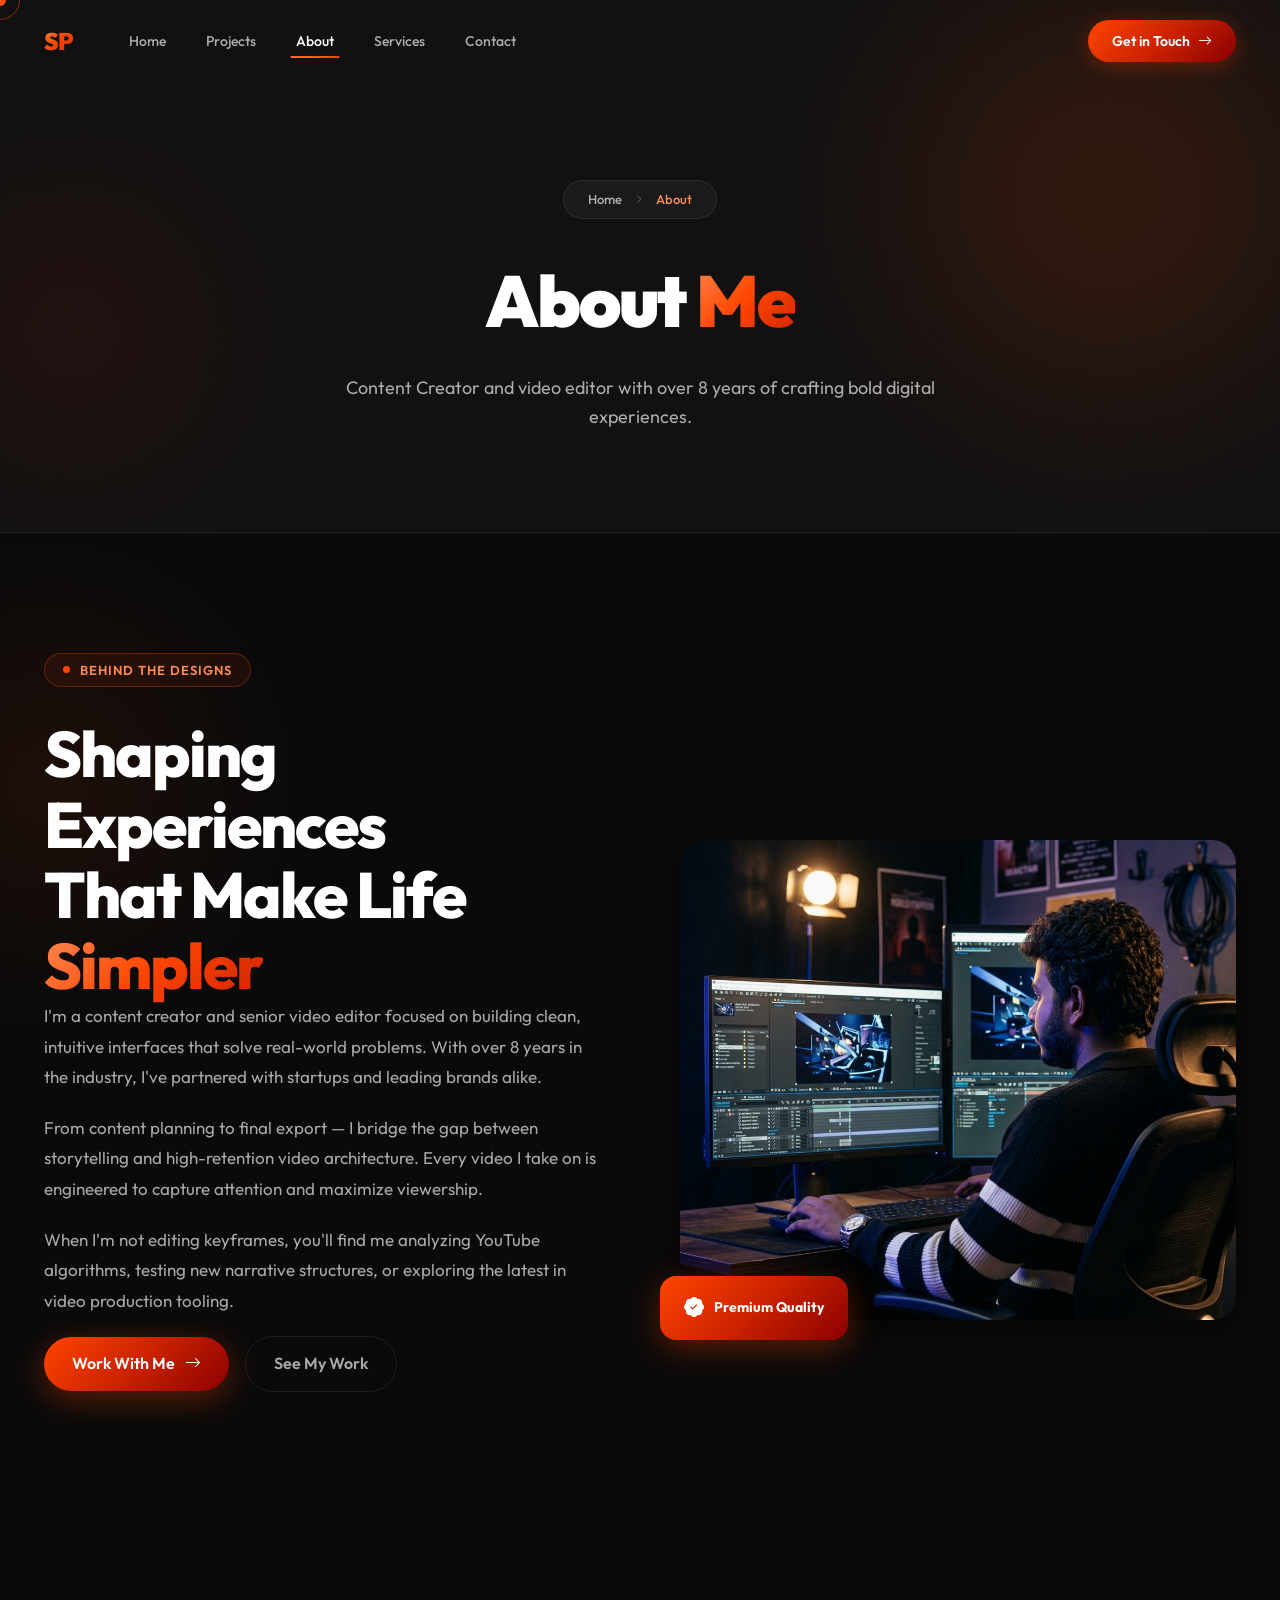
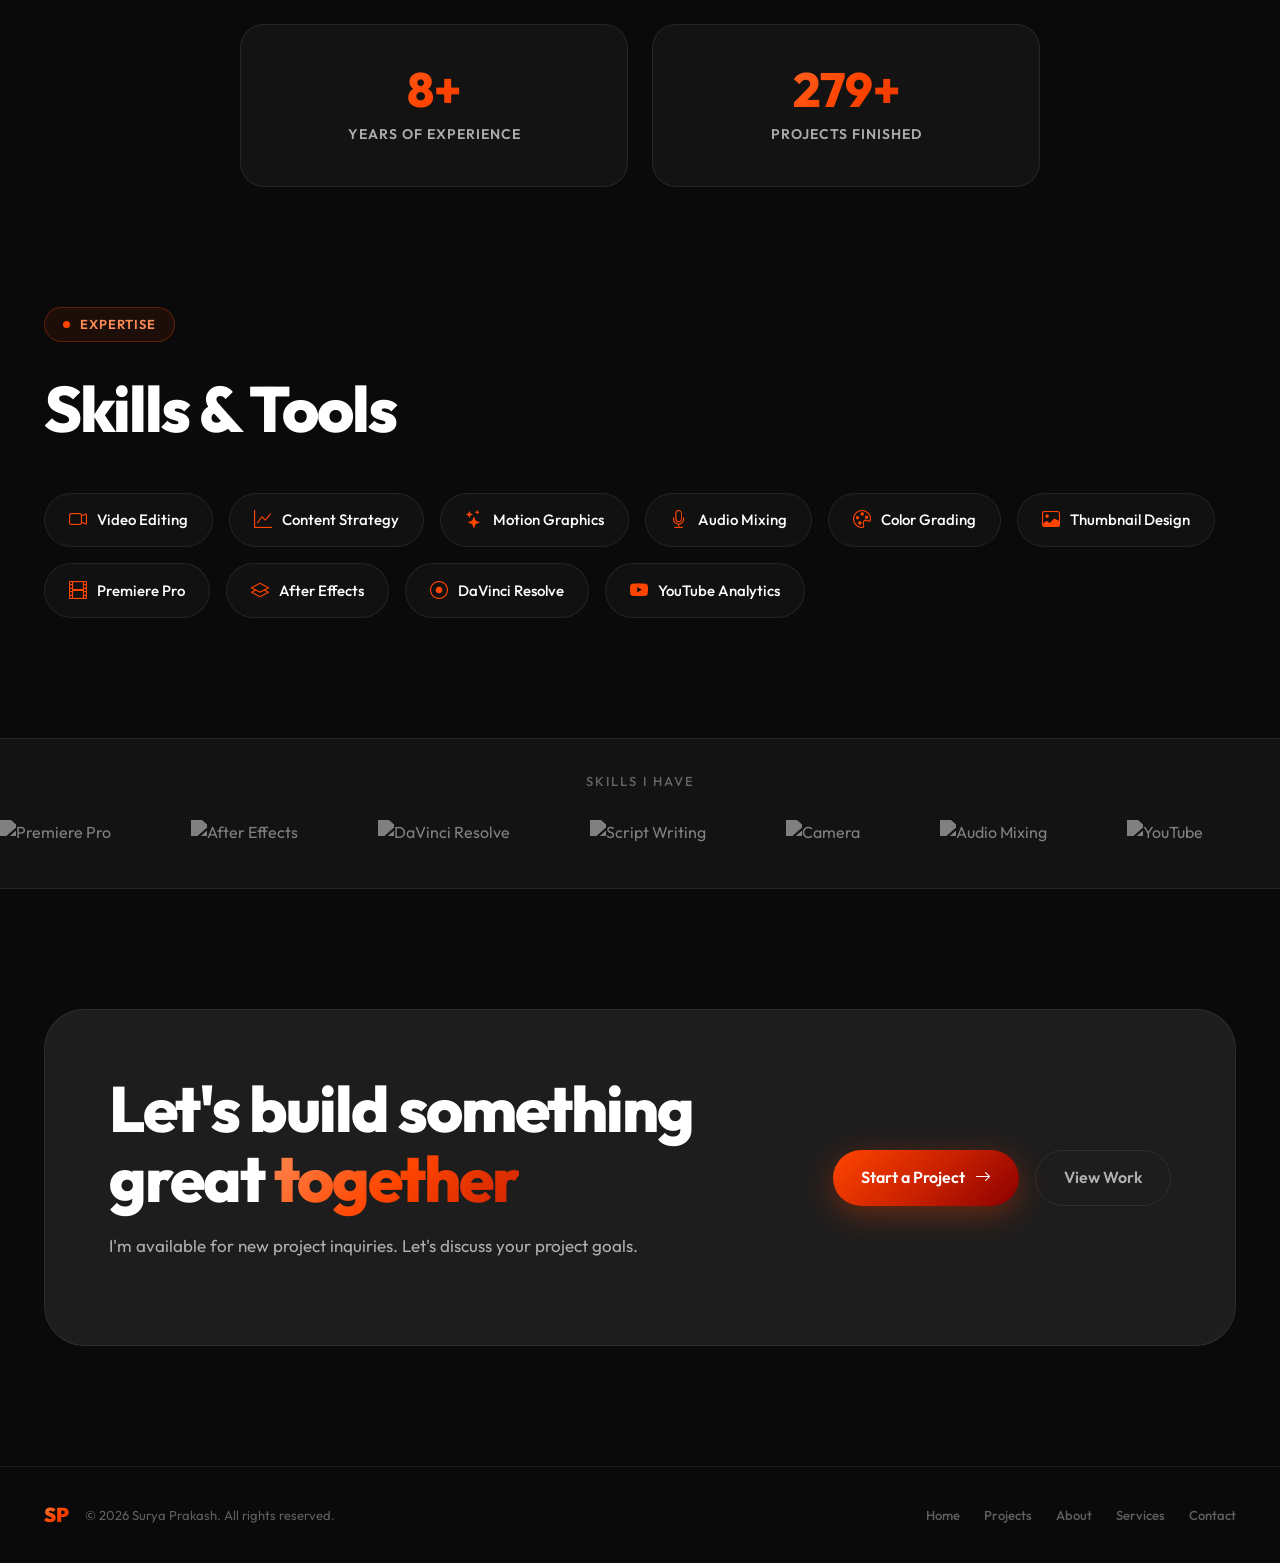
==== about.html @ 32194b1c "april" ====
<!doctype html>
<html lang="en">
<head>
  <meta charset="utf-8">
  <meta name="viewport" content="width=device-width, initial-scale=1">
  <meta name="description" content="About Surya Prakash — Content Creator & Video Editor with 8+ years of experience shaping brand identities and digital experiences.">
  <title>About — Surya Prakash | Content Creator</title>
  <link rel="preconnect" href="https://fonts.googleapis.com">
  <link rel="preconnect" href="https://fonts.gstatic.com" crossorigin>
  <link href="https://fonts.googleapis.com/css2?family=Outfit:wght@300;400;500;600;700;800;900&family=Inter:wght@300;400;500;600&display=swap" rel="stylesheet">
  <link href="css/bootstrap-icons.css" rel="stylesheet">
  <link href="css/portfolio-revamp.css" rel="stylesheet">
</head>
<body data-page="about">

  <!-- PRELOADER -->
  <div class="preloader" id="preloader">
    <div class="preloader-inner">
      <div class="preloader-ring"></div>
      <span class="preloader-logo">SP</span>
    </div>
  </div>

  <!-- CURSOR -->
  <div class="cursor" id="cursor"></div>
  <div class="cursor-follower" id="cursorFollower"></div>

  <!-- NAVBAR -->
  <nav class="navbar" id="navbar">
    <div class="nav-container">
      <a href="index.html" class="nav-logo"><span class="logo-text">SP</span></a>
      <ul class="nav-links" id="navLinks">
        <li><a href="index.html"    class="nav-link" data-page="home">Home</a></li>
        <li><a href="projects.html" class="nav-link" data-page="projects">Projects</a></li>
        <li><a href="about.html"    class="nav-link" data-page="about">About</a></li>
        <li><a href="services.html" class="nav-link" data-page="services">Services</a></li>
        <li><a href="contact.html"  class="nav-link" data-page="contact">Contact</a></li>
      </ul>
      <a href="contact.html" class="nav-cta"><span>Get in Touch</span><i class="bi-arrow-right"></i></a>
      <button class="hamburger" id="hamburger" aria-label="Toggle navigation">
        <span></span><span></span><span></span>
      </button>
    </div>
  </nav>

  <!-- MOBILE MENU -->
  <div class="mobile-menu" id="mobileMenu">
    <ul class="mobile-nav-links">
      <li><a href="index.html"    class="mobile-link">Home</a></li>
      <li><a href="projects.html" class="mobile-link">Projects</a></li>
      <li><a href="about.html"    class="mobile-link">About</a></li>
      <li><a href="services.html" class="mobile-link">Services</a></li>
      <li><a href="contact.html"  class="mobile-link">Contact</a></li>
    </ul>
  </div>

  <main>

    <!-- PAGE BANNER -->
    <section class="page-banner">
      <div class="page-banner-bg">
        <div class="blob blob-1"></div>
        <div class="blob blob-2"></div>
        <div class="noise-overlay"></div>
      </div>
      <div class="container">
        <div class="breadcrumb">
          <a href="index.html">Home</a>
          <i class="bi-chevron-right"></i>
          <span>About</span>
        </div>
        <h1 class="page-banner-title">About <em>Me</em></h1>
        <p class="page-banner-desc">Content Creator and video editor with over 8 years of crafting bold digital experiences.</p>
      </div>
    </section>

    <!-- ABOUT SECTION -->
    <section class="about-section section-padding">
      <div class="container">
        <div class="section-tag"><span class="tag-dot"></span><span>Behind the Designs</span></div>

        <div class="about-grid">
          <div class="about-left" data-animate="slide-left">
            <h2 class="section-heading">Shaping Experiences<br>That Make Life<br><em>Simpler</em></h2>
            <p class="about-text">I'm a content creator and senior video editor focused on building clean, intuitive interfaces that solve real-world problems. With over 8 years in the industry, I've partnered with startups and leading brands alike.</p>
            <p class="about-text">From content planning to final export — I bridge the gap between storytelling and high-retention video architecture. Every video I take on is engineered to capture attention and maximize viewership.</p>
            <p class="about-text">When I'm not editing keyframes, you'll find me analyzing YouTube algorithms, testing new narrative structures, or exploring the latest in video production tooling.</p>
            <div class="hero-actions">
              <a href="contact.html"  class="btn-primary-glow"><span>Work With Me</span><i class="bi-arrow-right"></i></a>
              <a href="projects.html" class="btn-ghost"><span>See My Work</span></a>
            </div>
          </div>

          <div class="about-right" data-animate="slide-right">
            <div class="about-image-wrap">
              <img src="images/after-effects-editing.png" alt="Video editing in After Effects" class="about-img">
              <div class="about-img-badge">
                <i class="bi-patch-check-fill"></i>
                <span>Premium Quality</span>
              </div>
            </div>
          </div>
        </div>
      </div>
    </section>



    <!-- STATS -->
    <section class="stats-section section-padding" style="padding-top:0">
      <div class="container">
        <div class="stats-grid" style="grid-template-columns: 1fr 1fr; max-width: 800px; margin: 0 auto;">
          <div class="stats-card" data-animate="fade-up" data-delay="0">
            <strong class="stats-number">8+</strong>
            <span class="stats-label">Years of Experience</span>
          </div>
          <div class="stats-card" data-animate="fade-up" data-delay="100">
            <strong class="stats-number">279+</strong>
            <span class="stats-label">Projects Finished</span>
          </div>
        </div>
      </div>
    </section>

    <!-- SKILLS -->
    <section class="skills-section section-padding" style="padding-top:0">
      <div class="container">
        <div class="section-tag" data-animate="fade-up"><span class="tag-dot"></span><span>Expertise</span></div>
        <h2 class="section-heading mb-48" data-animate="fade-up" data-delay="100">Skills & Tools</h2>
        <div class="skills-grid" data-animate="fade-up" data-delay="150">
          <div class="skill-pill"><i class="bi-camera-video"></i> Video Editing</div>
          <div class="skill-pill"><i class="bi-graph-up"></i> Content Strategy</div>
          <div class="skill-pill"><i class="bi-stars"></i> Motion Graphics</div>
          <div class="skill-pill"><i class="bi-mic"></i> Audio Mixing</div>
          <div class="skill-pill"><i class="bi-palette"></i> Color Grading</div>
          <div class="skill-pill"><i class="bi-image"></i> Thumbnail Design</div>
          <div class="skill-pill"><i class="bi-film"></i> Premiere Pro</div>
          <div class="skill-pill"><i class="bi-layers"></i> After Effects</div>
          <div class="skill-pill"><i class="bi-record-circle"></i> DaVinci Resolve</div>
          <div class="skill-pill"><i class="bi-youtube"></i> YouTube Analytics</div>
        </div>
      </div>
    </section>

    <!-- CLIENTS -->
    <section class="marquee-section">
      <div class="marquee-label">Skills I Have</div>
      <div class="marquee-track">
        <div class="marquee-inner">
          <img src="https://cdn.jsdelivr.net/npm/simple-icons@10.0.0/icons/adobepremierepro.svg" alt="Premiere Pro" class="marquee-logo">
          <img src="https://cdn.jsdelivr.net/npm/simple-icons@10.0.0/icons/adobeaftereffects.svg" alt="After Effects" class="marquee-logo">
          <img src="https://cdn.jsdelivr.net/npm/simple-icons@latest/icons/davinciresolve.svg" alt="DaVinci Resolve" class="marquee-logo">
          <img src="https://cdn.jsdelivr.net/npm/simple-icons@10.0.0/icons/notion.svg" alt="Script Writing" class="marquee-logo">
          <img src="https://cdn.jsdelivr.net/npm/bootstrap-icons@1.11.3/icons/camera-video.svg" alt="Camera" class="marquee-logo">
          <img src="https://cdn.jsdelivr.net/npm/simple-icons@10.0.0/icons/adobeaudition.svg" alt="Audio Mixing" class="marquee-logo">
          <img src="https://cdn.jsdelivr.net/npm/simple-icons@10.0.0/icons/youtube.svg" alt="YouTube" class="marquee-logo">
          
          <img src="https://cdn.jsdelivr.net/npm/simple-icons@10.0.0/icons/adobepremierepro.svg" alt="Premiere Pro" class="marquee-logo">
          <img src="https://cdn.jsdelivr.net/npm/simple-icons@10.0.0/icons/adobeaftereffects.svg" alt="After Effects" class="marquee-logo">
          <img src="https://cdn.jsdelivr.net/npm/simple-icons@latest/icons/davinciresolve.svg" alt="DaVinci Resolve" class="marquee-logo">
          <img src="https://cdn.jsdelivr.net/npm/simple-icons@10.0.0/icons/notion.svg" alt="Script Writing" class="marquee-logo">
          <img src="https://cdn.jsdelivr.net/npm/bootstrap-icons@1.11.3/icons/camera-video.svg" alt="Camera" class="marquee-logo">
          <img src="https://cdn.jsdelivr.net/npm/simple-icons@10.0.0/icons/adobeaudition.svg" alt="Audio Mixing" class="marquee-logo">
          <img src="https://cdn.jsdelivr.net/npm/simple-icons@10.0.0/icons/youtube.svg" alt="YouTube" class="marquee-logo">
        </div>
      </div>
    </section>

    <!-- CTA BANNER -->
    <section class="cta-banner section-padding">
      <div class="container">
        <div class="cta-banner-inner" data-animate="fade-up">
          <div>
            <h2 class="section-heading">Let's build something great <em>together</em></h2>
            <p class="about-text" style="margin-top:16px;">I'm available for new project inquiries. Let's discuss your project goals.</p>
          </div>
          <div class="cta-banner-actions">
            <a href="contact.html"  class="btn-primary-glow"><span>Start a Project</span><i class="bi-arrow-right"></i></a>
            <a href="projects.html" class="btn-ghost"><span>View Work</span></a>
          </div>
        </div>
      </div>
    </section>

  </main>

  <!-- FOOTER -->
  <footer class="site-footer">
    <div class="footer-container">
      <div class="footer-left">
        <span class="footer-logo">SP</span>
        <p>© 2026 Surya Prakash. All rights reserved.</p>
      </div>
      <div class="footer-right">
        <a href="index.html"    class="footer-link">Home</a>
        <a href="projects.html" class="footer-link">Projects</a>
        <a href="about.html"    class="footer-link">About</a>
        <a href="services.html" class="footer-link">Services</a>
        <a href="contact.html"  class="footer-link">Contact</a>
      </div>
    </div>
  </footer>

  <button class="back-to-top" id="backToTop" aria-label="Back to top"><i class="bi-arrow-up"></i></button>
  <script src="js/portfolio-revamp.js"></script>
</body>
</html>
---- css/portfolio-revamp.css ----
/* =============================================
   PORTFOLIO REVAMP — CSS
   Theme: Dark + Orange/Red Gradient
   Style: Glassmorphism + Modern UI
============================================= */

/* ===== RESET & ROOT ===== */
*, *::before, *::after {
  margin: 0;
  padding: 0;
  box-sizing: border-box;
}

:root {
  /* PALETTE */
  --orange-primary:   #FF4500;
  --orange-mid:       #FF6B35;
  --orange-light:     #FF8C55;
  --red-deep:         #CC2200;
  --amber:            #FF9B21;
  
  --bg-dark:          #0A0A0A;
  --bg-card:          #111111;
  --bg-card-2:        #161616;
  --surface-glass:    rgba(255, 255, 255, 0.04);
  --surface-glass-2:  rgba(255, 255, 255, 0.08);
  --surface-glass-3:  rgba(255,69,0, 0.08);

  --text-primary:     #FFFFFF;
  --text-secondary:   rgba(255,255,255,0.65);
  --text-muted:       rgba(255,255,255,0.35);
  
  --border-glass:     rgba(255,255,255,0.08);
  --border-orange:    rgba(255,69,0,0.3);

  --gradient-fire:    linear-gradient(135deg, #FF4500 0%, #CC2200 50%, #8B0000 100%);
  --gradient-warm:    linear-gradient(135deg, #FF6B35 0%, #FF4500 100%);
  --gradient-glow:    linear-gradient(180deg, rgba(255,69,0,0.15) 0%, transparent 60%);
  --gradient-text:    linear-gradient(135deg, #FF8C55 0%, #FF4500 50%, #CC2200 100%);

  --blur-glass:       blur(20px);
  --blur-sm:          blur(8px);
  --radius-sm:        8px;
  --radius-md:        16px;
  --radius-lg:        24px;
  --radius-xl:        40px;
  --radius-full:      9999px;

  --font-primary:     'Outfit', sans-serif;
  --font-secondary:   'Inter', sans-serif;

  --transition-fast:  0.2s ease;
  --transition-med:   0.4s cubic-bezier(0.25, 0.46, 0.45, 0.94);
  --transition-slow:  0.7s cubic-bezier(0.25, 0.46, 0.45, 0.94);

  --shadow-orange:    0 8px 32px rgba(255, 69, 0, 0.35);
  --shadow-dark:      0 8px 32px rgba(0, 0, 0, 0.6);
  --shadow-card:      0 4px 24px rgba(0, 0, 0, 0.4);
}

html {
  scroll-behavior: smooth;
  overflow-x: hidden;
}

body {
  background-color: var(--bg-dark);
  color: var(--text-primary);
  font-family: var(--font-primary);
  line-height: 1.6;
  overflow-x: hidden;
  cursor: none;
}

/* ===== SCROLLBAR ===== */
::-webkit-scrollbar { width: 5px; }
::-webkit-scrollbar-track { background: var(--bg-dark); }
::-webkit-scrollbar-thumb { background: var(--orange-primary); border-radius: var(--radius-full); }

::selection { background: var(--orange-primary); color: #fff; }


/* ===== CUSTOM CURSOR ===== */
.cursor {
  width: 12px;
  height: 12px;
  background: var(--orange-primary);
  border-radius: 50%;
  position: fixed;
  top: 0; left: 0;
  pointer-events: none;
  z-index: 99999;
  transform: translate(-50%, -50%);
  transition: transform 0.1s, width 0.3s, height 0.3s, opacity 0.3s;
  mix-blend-mode: screen;
}

.cursor-follower {
  width: 40px;
  height: 40px;
  border: 1px solid rgba(255,69,0,0.5);
  border-radius: 50%;
  position: fixed;
  top: 0; left: 0;
  pointer-events: none;
  z-index: 99998;
  transform: translate(-50%, -50%);
  transition: all 0.15s ease;
}

.cursor.cursor-hover { width: 24px; height: 24px; }
.cursor-follower.follower-hover { width: 60px; height: 60px; border-color: var(--orange-primary); }


/* ===== PRELOADER ===== */
.preloader {
  position: fixed;
  inset: 0;
  background: var(--bg-dark);
  z-index: 999999;
  display: flex;
  align-items: center;
  justify-content: center;
  transition: opacity 0.6s ease, visibility 0.6s ease;
}

.preloader.hidden {
  opacity: 0;
  visibility: hidden;
}

.preloader-inner {
  position: relative;
  display: flex;
  align-items: center;
  justify-content: center;
}

.preloader-ring {
  width: 80px;
  height: 80px;
  border: 2px solid var(--border-glass);
  border-top-color: var(--orange-primary);
  border-radius: 50%;
  animation: spin 1s linear infinite;
}

.preloader-logo {
  position: absolute;
  font-family: var(--font-primary);
  font-weight: 900;
  font-size: 22px;
  background: var(--gradient-text);
  -webkit-background-clip: text;
  -webkit-text-fill-color: transparent;
  background-clip: text;
}

@keyframes spin { to { transform: rotate(360deg); } }


/* ===== UTILITY ===== */
.container {
  max-width: 1240px;
  margin: 0 auto;
  padding: 0 24px;
}

.section-padding {
  padding: 120px 0;
}

.section-tag {
  display: inline-flex;
  align-items: center;
  gap: 10px;
  background: var(--surface-glass-3);
  border: 1px solid var(--border-orange);
  border-radius: var(--radius-full);
  padding: 6px 18px;
  font-size: 13px;
  font-weight: 600;
  color: var(--orange-light);
  text-transform: uppercase;
  letter-spacing: 1px;
  margin-bottom: 32px;
}

.tag-dot {
  width: 7px;
  height: 7px;
  background: var(--orange-primary);
  border-radius: 50%;
  animation: pulse-dot 1.5s ease-in-out infinite;
}

@keyframes pulse-dot {
  0%, 100% { opacity: 1; transform: scale(1); }
  50% { opacity: 0.5; transform: scale(1.5); }
}

.section-heading {
  font-size: clamp(36px, 5vw, 64px);
  font-weight: 800;
  line-height: 1.1;
  letter-spacing: -2px;
  color: var(--text-primary);
}

.section-heading em {
  font-style: normal;
  background: var(--gradient-text);
  -webkit-background-clip: text;
  -webkit-text-fill-color: transparent;
  background-clip: text;
}

.mt-4 { margin-top: 32px; }


/* ===== GLASSMORPHISM MIXIN ===== */
.glass {
  background: var(--surface-glass);
  backdrop-filter: var(--blur-glass);
  -webkit-backdrop-filter: var(--blur-glass);
  border: 1px solid var(--border-glass);
  border-radius: var(--radius-md);
}


/* ===== BUTTONS ===== */
.btn-primary-glow {
  display: inline-flex;
  align-items: center;
  gap: 10px;
  background: var(--gradient-fire);
  color: #fff;
  font-family: var(--font-primary);
  font-size: 16px;
  font-weight: 600;
  padding: 14px 28px;
  border-radius: var(--radius-full);
  text-decoration: none;
  border: none;
  cursor: pointer;
  position: relative;
  overflow: hidden;
  transition: var(--transition-med);
  box-shadow: var(--shadow-orange);
}

.btn-primary-glow::before {
  content: '';
  position: absolute;
  inset: 0;
  background: linear-gradient(135deg, rgba(255,255,255,0.15) 0%, transparent 50%);
  opacity: 0;
  transition: var(--transition-fast);
}

.btn-primary-glow:hover {
  transform: translateY(-3px);
  box-shadow: 0 16px 48px rgba(255, 69, 0, 0.5);
  color: #fff;
  text-decoration: none;
}

.btn-primary-glow:hover::before { opacity: 1; }

.btn-primary-glow i {
  transition: transform var(--transition-fast);
}

.btn-primary-glow:hover i {
  transform: translateX(4px);
}

.btn-ghost {
  display: inline-flex;
  align-items: center;
  gap: 10px;
  background: transparent;
  color: var(--text-secondary);
  font-size: 16px;
  font-weight: 600;
  padding: 14px 28px;
  border-radius: var(--radius-full);
  border: 1px solid var(--border-glass);
  text-decoration: none;
  transition: var(--transition-med);
}

.btn-ghost:hover {
  color: var(--text-primary);
  border-color: rgba(255,255,255,0.25);
  background: var(--surface-glass);
  text-decoration: none;
}


/* ===== NAVBAR ===== */
.navbar {
  position: fixed;
  top: 0;
  left: 0;
  right: 0;
  z-index: 1000;
  padding: 20px 0;
  transition: var(--transition-med);
}

.navbar.scrolled {
  padding: 12px 0;
  background: rgba(10, 10, 10, 0.8);
  backdrop-filter: var(--blur-glass);
  -webkit-backdrop-filter: var(--blur-glass);
  border-bottom: 1px solid var(--border-glass);
}

.nav-container {
  max-width: 1240px;
  margin: 0 auto;
  padding: 0 24px;
  display: flex;
  align-items: center;
  gap: 40px;
}

.nav-logo {
  text-decoration: none;
  display: flex;
  align-items: center;
}

.logo-text {
  font-size: 24px;
  font-weight: 900;
  background: var(--gradient-text);
  -webkit-background-clip: text;
  -webkit-text-fill-color: transparent;
  background-clip: text;
  letter-spacing: -1px;
}

.nav-links {
  display: flex;
  align-items: center;
  list-style: none;
  gap: 8px;
  margin: 0;
  padding: 0;
}

.nav-link {
  color: var(--text-secondary);
  text-decoration: none;
  font-size: 14px;
  font-weight: 500;
  padding: 8px 16px;
  border-radius: var(--radius-full);
  transition: var(--transition-fast);
  position: relative;
}

.nav-link::after {
  content: '';
  position: absolute;
  bottom: 0;
  left: 50%;
  transform: translateX(-50%);
  width: 0;
  height: 2px;
  background: var(--gradient-warm);
  border-radius: var(--radius-full);
  transition: width var(--transition-fast);
}

.nav-link:hover, .nav-link.active {
  color: var(--text-primary);
}

.nav-link:hover::after, .nav-link.active::after {
  width: 70%;
}

.nav-cta {
  margin-left: auto;
  display: inline-flex;
  align-items: center;
  gap: 8px;
  background: var(--gradient-fire);
  color: #fff;
  font-size: 14px;
  font-weight: 600;
  padding: 10px 24px;
  border-radius: var(--radius-full);
  text-decoration: none;
  transition: var(--transition-med);
  box-shadow: 0 4px 20px rgba(255,69,0,0.3);
}

.nav-cta:hover {
  transform: translateY(-2px);
  box-shadow: var(--shadow-orange);
  color: #fff;
  text-decoration: none;
}

.nav-cta i { transition: transform var(--transition-fast); }
.nav-cta:hover i { transform: translateX(4px); }

.hamburger {
  display: none;
  flex-direction: column;
  gap: 5px;
  background: none;
  border: none;
  cursor: pointer;
  padding: 4px;
  margin-left: auto;
}

.hamburger span {
  display: block;
  width: 25px;
  height: 2px;
  background: var(--text-primary);
  border-radius: var(--radius-full);
  transition: var(--transition-med);
}

.hamburger.open span:nth-child(1) { transform: rotate(45deg) translate(5px, 5px); }
.hamburger.open span:nth-child(2) { opacity: 0; }
.hamburger.open span:nth-child(3) { transform: rotate(-45deg) translate(5px, -5px); }


/* ===== MOBILE MENU ===== */
.mobile-menu {
  position: fixed;
  top: 0;
  left: 0;
  right: 0;
  bottom: 0;
  background: rgba(10, 10, 10, 0.98);
  backdrop-filter: var(--blur-glass);
  z-index: 999;
  display: flex;
  align-items: center;
  justify-content: center;
  opacity: 0;
  visibility: hidden;
  transition: var(--transition-med);
}

.mobile-menu.open {
  opacity: 1;
  visibility: visible;
}

.mobile-nav-links {
  list-style: none;
  text-align: center;
  padding: 0;
}

.mobile-nav-links li {
  margin: 16px 0;
}

.mobile-link {
  color: var(--text-primary);
  text-decoration: none;
  font-size: 40px;
  font-weight: 800;
  line-height: 1;
  transition: var(--transition-fast);
  display: inline-block;
}

.mobile-link:hover {
  background: var(--gradient-text);
  -webkit-background-clip: text;
  -webkit-text-fill-color: transparent;
  background-clip: text;
  text-decoration: none;
  transform: translateX(8px);
}


/* ===== HERO ===== */
.hero {
  position: relative;
  min-height: 100vh;
  display: flex;
  flex-direction: column;
  justify-content: center;
  overflow: hidden;
  padding: 140px 0 60px;
}

.hero-bg {
  position: absolute;
  inset: 0;
  z-index: 0;
}

.blob {
  position: absolute;
  border-radius: 50%;
  filter: blur(80px);
  opacity: 0.6;
  animation: float 8s ease-in-out infinite;
}

.blob-1 {
  width: 600px;
  height: 600px;
  background: radial-gradient(circle, #FF4500 0%, transparent 70%);
  top: -20%;
  right: -10%;
  animation-delay: 0s;
  opacity: 0.4;
}

.blob-2 {
  width: 400px;
  height: 400px;
  background: radial-gradient(circle, #CC2200 0%, transparent 70%);
  bottom: 0;
  left: -10%;
  animation-delay: -3s;
  opacity: 0.3;
}

.blob-3 {
  width: 300px;
  height: 300px;
  background: radial-gradient(circle, #FF8C55 0%, transparent 70%);
  top: 40%;
  left: 30%;
  animation-delay: -6s;
  opacity: 0.15;
}

.noise-overlay {
  position: absolute;
  inset: 0;
  background-image: url("data:image/svg+xml,%3Csvg viewBox='0 0 200 200' xmlns='http://www.w3.org/2000/svg'%3E%3Cfilter id='noise'%3E%3CfeTurbulence type='fractalNoise' baseFrequency='0.85' numOctaves='4' stitchTiles='stitch'/%3E%3C/filter%3E%3Crect width='100%25' height='100%25' filter='url(%23noise)' opacity='0.03'/%3E%3C/svg%3E");
  opacity: 0.4;
  pointer-events: none;
}

@keyframes float {
  0%, 100% { transform: translateY(0px) scale(1); }
  33% { transform: translateY(-30px) scale(1.05); }
  66% { transform: translateY(15px) scale(0.95); }
}

.hero-container {
  position: relative;
  z-index: 1;
  max-width: 1240px;
  margin: 0 auto;
  padding: 0 24px;
  width: 100%;
}

.hero-badge {
  display: inline-flex;
  align-items: center;
  gap: 10px;
  background: var(--surface-glass);
  backdrop-filter: var(--blur-sm);
  border: 1px solid var(--border-glass);
  border-radius: var(--radius-full);
  padding: 8px 20px;
  font-size: 13px;
  font-weight: 500;
  color: var(--text-secondary);
  margin-bottom: 48px;
}

.badge-dot {
  width: 8px;
  height: 8px;
  background: #22c55e;
  border-radius: 50%;
  box-shadow: 0 0 10px rgba(34, 197, 94, 0.6);
  animation: pulse-dot 2s ease-in-out infinite;
}

.hero-inner {
  display: grid;
  grid-template-columns: 1fr 1fr;
  gap: 80px;
  align-items: center;
  margin-bottom: 80px;
}

.hero-greeting {
  display: flex;
  align-items: center;
  gap: 16px;
  margin-bottom: 28px;
}

.hero-avatar {
  width: 52px;
  height: 52px;
  border-radius: 50%;
  object-fit: cover;
  border: 2px solid var(--orange-primary);
  box-shadow: 0 0 20px rgba(255,69,0,0.3);
}

.hero-greeting span {
  font-size: 20px;
  font-weight: 500;
  color: var(--text-secondary);
}

.hero-title {
  display: flex;
  flex-direction: column;
  gap: 4px;
  margin-bottom: 28px;
}

.hero-title-line {
  display: block;
  font-size: clamp(52px, 7vw, 96px);
  font-weight: 900;
  line-height: 1;
  letter-spacing: -4px;
  color: var(--text-primary);
}

.hero-title-outline {
  color: transparent;
  -webkit-text-stroke: 2px rgba(255,255,255,0.4);
  text-stroke: 2px rgba(255,255,255,0.4);
}

.hero-desc {
  font-size: 18px;
  font-weight: 400;
  color: var(--text-secondary);
  max-width: 440px;
  margin-bottom: 40px;
  line-height: 1.7;
}

.hero-actions {
  display: flex;
  align-items: center;
  gap: 16px;
  margin-bottom: 48px;
  flex-wrap: wrap;
}

.hero-stats {
  display: flex;
  align-items: center;
  gap: 24px;
}

.stat-item {
  display: flex;
  flex-direction: column;
  gap: 2px;
}

.stat-item strong {
  font-size: 28px;
  font-weight: 800;
  background: var(--gradient-text);
  -webkit-background-clip: text;
  -webkit-text-fill-color: transparent;
  background-clip: text;
  line-height: 1;
}

.stat-item span {
  font-size: 12px;
  color: var(--text-muted);
  font-weight: 500;
  text-transform: uppercase;
  letter-spacing: 0.5px;
}

.stat-divider {
  width: 1px;
  height: 40px;
  background: var(--border-glass);
}

.hero-visual {
  position: relative;
  display: flex;
  align-items: center;
  justify-content: center;
}

.hero-image-glow {
  position: absolute;
  width: 80%;
  height: 80%;
  background: radial-gradient(circle, rgba(255,69,0,0.3) 0%, transparent 70%);
  filter: blur(40px);
  z-index: 0;
}

.hero-image-container {
  position: relative;
  z-index: 1;
  width: 100%;
  max-width: 480px;
}

.hero-image {
  width: 100%;
  height: auto;
  display: block;
  filter: drop-shadow(0 20px 60px rgba(255,69,0,0.3));
  animation: hero-float 6s ease-in-out infinite;
}

@keyframes hero-float {
  0%, 100% { transform: translateY(0px); }
  50% { transform: translateY(-20px); }
}

.float-card {
  position: absolute;
  background: rgba(255,255,255,0.07);
  backdrop-filter: var(--blur-glass);
  -webkit-backdrop-filter: var(--blur-glass);
  border: 1px solid rgba(255,255,255,0.12);
  border-radius: var(--radius-md);
  padding: 14px 20px;
  display: flex;
  align-items: center;
  gap: 12px;
  z-index: 2;
  box-shadow: var(--shadow-dark);
  animation: float-card 4s ease-in-out infinite;
}

.float-card-1 { bottom: 15%; left: -10%; animation-delay: -1s; }
.float-card-2 { top: 15%; right: -10%; animation-delay: -2.5s; }

@keyframes float-card {
  0%, 100% { transform: translateY(0); }
  50% { transform: translateY(-10px); }
}

.float-card-icon {
  font-size: 24px;
  color: var(--orange-primary);
}

.float-card strong {
  display: block;
  font-size: 14px;
  font-weight: 700;
  color: var(--text-primary);
  line-height: 1.2;
}

.float-card span {
  font-size: 12px;
  color: var(--text-muted);
}

.hero-tags {
  display: flex;
  gap: 16px;
  flex-wrap: wrap;
}

.tag-wrap {
  display: flex;
  align-items: center;
  gap: 8px;
  padding: 10px 20px;
  background: var(--surface-glass);
  backdrop-filter: var(--blur-sm);
  border: 1px solid var(--border-glass);
  border-radius: var(--radius-full);
  transition: var(--transition-med);
}

.tag-wrap:hover, .tag-wrap.active-tag {
  background: var(--surface-glass-3);
  border-color: var(--border-orange);
}

.tag-num {
  font-size: 11px;
  font-weight: 700;
  color: var(--orange-light);
  text-transform: uppercase;
  letter-spacing: 0.5px;
}

.tag-name {
  font-size: 14px;
  font-weight: 500;
  color: var(--text-secondary);
}

.scroll-indicator {
  position: absolute;
  bottom: 32px;
  left: 50%;
  transform: translateX(-50%);
  z-index: 1;
  display: flex;
  flex-direction: column;
  align-items: center;
  width: 28px;
  height: 48px;
  border: 2px solid var(--border-glass);
  border-radius: var(--radius-full);
  padding: 4px;
}

.scroll-dot {
  width: 6px;
  height: 6px;
  background: var(--orange-primary);
  border-radius: 50%;
  animation: scroll-anim 1.8s ease-in-out infinite;
}

@keyframes scroll-anim {
  0% { transform: translateY(0); opacity: 1; }
  100% { transform: translateY(24px); opacity: 0; }
}


/* ===== MARQUEE ===== */
.marquee-section {
  border-top: 1px solid var(--border-glass);
  border-bottom: 1px solid var(--border-glass);
  background: var(--surface-glass);
  backdrop-filter: var(--blur-sm);
  padding: 32px 0;
  overflow: hidden;
}

.marquee-label {
  text-align: center;
  font-size: 13px;
  color: var(--text-muted);
  font-weight: 500;
  text-transform: uppercase;
  letter-spacing: 2px;
  margin-bottom: 28px;
}

.marquee-track {
  overflow: hidden;
  width: 100%;
}

.marquee-inner {
  display: flex;
  align-items: center;
  gap: 80px;
  width: max-content;
  padding-right: 80px;
  animation: marquee 20s linear infinite;
}

@keyframes marquee {
  from { transform: translateX(0); }
  to { transform: translateX(-50%); }
}

.marquee-logo {
  height: 36px;
  width: auto;
  filter: brightness(0) invert(0.5);
  transition: filter var(--transition-fast);
  flex-shrink: 0;
}

.marquee-logo:hover {
  filter: brightness(0) invert(0.8) sepia(1) hue-rotate(-30deg) saturate(5);
}


/* ===== ABOUT SECTION ===== */
.about-section {
  position: relative;
  overflow: hidden;
}

.about-section::before {
  content: '';
  position: absolute;
  width: 500px;
  height: 500px;
  background: radial-gradient(circle, rgba(255,69,0,0.08) 0%, transparent 70%);
  top: 0; left: -200px;
  pointer-events: none;
}

.about-grid {
  display: grid;
  grid-template-columns: 1fr 1fr;
  gap: 80px;
  align-items: center;
  margin-bottom: 64px;
}

.about-text {
  font-size: 17px;
  color: var(--text-secondary);
  line-height: 1.8;
  margin-bottom: 20px;
}

.about-image-wrap {
  position: relative;
}

.about-img {
  width: 100%;
  border-radius: var(--radius-lg);
  display: block;
  object-fit: cover;
  height: 480px;
  box-shadow: var(--shadow-dark);
}

.about-img-badge {
  position: absolute;
  bottom: -20px;
  left: -20px;
  background: var(--gradient-fire);
  color: #fff;
  border-radius: var(--radius-md);
  padding: 16px 24px;
  display: flex;
  align-items: center;
  gap: 10px;
  font-size: 14px;
  font-weight: 700;
  box-shadow: var(--shadow-orange);
}

.about-img-badge i { font-size: 20px; }

/* Profile Card */
.profile-glass-card {
  background: var(--surface-glass);
  backdrop-filter: var(--blur-glass);
  -webkit-backdrop-filter: var(--blur-glass);
  border: 1px solid var(--border-glass);
  border-radius: var(--radius-lg);
  overflow: hidden;
  box-shadow: var(--shadow-card);
}

.profile-card-header {
  display: flex;
  align-items: center;
  gap: 20px;
  padding: 28px 36px;
  border-bottom: 1px solid var(--border-glass);
  background: var(--surface-glass-2);
}

.profile-card-avatar {
  width: 64px;
  height: 64px;
  border-radius: 50%;
  object-fit: cover;
  border: 2px solid var(--orange-primary);
}

.profile-card-header h4 {
  font-size: 20px;
  font-weight: 700;
  color: var(--text-primary);
  margin: 0 0 4px;
}

.profile-card-header span {
  font-size: 14px;
  color: var(--text-muted);
}

.profile-card-body {
  display: grid;
  grid-template-columns: 1fr 1fr;
}

.profile-row {
  display: flex;
  flex-direction: column;
  gap: 4px;
  padding: 20px 36px;
  border-bottom: 1px solid var(--border-glass);
  border-right: 1px solid var(--border-glass);
}

.profile-row:nth-child(even) { border-right: none; }
.profile-row:nth-last-child(-n+2) { border-bottom: none; }

.profile-label {
  font-size: 12px;
  font-weight: 600;
  color: var(--orange-light);
  text-transform: uppercase;
  letter-spacing: 0.5px;
}

.profile-value {
  font-size: 15px;
  font-weight: 500;
  color: var(--text-primary);
}

.profile-value a {
  color: var(--text-primary);
  text-decoration: none;
  transition: var(--transition-fast);
}

.profile-value a:hover {
  color: var(--orange-light);
}


/* ===== SERVICES SECTION ===== */
.services-section {
  position: relative;
  background: linear-gradient(180deg, transparent 0%, rgba(255,69,0,0.03) 50%, transparent 100%);
}

.services-header {
  display: grid;
  grid-template-columns: 1fr 1fr;
  gap: 40px;
  align-items: end;
  margin-bottom: 64px;
}

.services-sub {
  font-size: 18px;
  color: var(--text-secondary);
  line-height: 1.7;
  padding-bottom: 8px;
}

.services-grid {
  display: grid;
  grid-template-columns: repeat(4, 1fr);
  gap: 24px;
}

.service-card {
  background: var(--bg-card);
  border: 1px solid var(--border-glass);
  border-radius: var(--radius-lg);
  padding: 36px 28px;
  position: relative;
  overflow: hidden;
  transition: var(--transition-med);
  display: flex;
  flex-direction: column;
  gap: 16px;
}

.service-card::before {
  content: '';
  position: absolute;
  inset: 0;
  background: var(--gradient-fire);
  opacity: 0;
  transition: opacity var(--transition-med);
}

.service-card:hover {
  transform: translateY(-8px);
  border-color: var(--orange-primary);
  box-shadow: var(--shadow-orange);
}

.service-card:hover::before {
  opacity: 0.06;
}

.service-card-featured {
  background: linear-gradient(135deg, rgba(255,69,0,0.1) 0%, var(--bg-card) 60%);
  border-color: rgba(255,69,0,0.35);
  box-shadow: 0 4px 32px rgba(255,69,0,0.15);
}

.service-featured-tag {
  position: absolute;
  top: 20px;
  right: 20px;
  background: var(--gradient-fire);
  color: #fff;
  font-size: 11px;
  font-weight: 700;
  padding: 4px 12px;
  border-radius: var(--radius-full);
  text-transform: uppercase;
  letter-spacing: 0.5px;
}

.service-card-top {
  display: flex;
  align-items: flex-start;
  justify-content: space-between;
  position: relative;
  z-index: 1;
}

.service-icon-wrap {
  width: 52px;
  height: 52px;
  background: var(--surface-glass-3);
  border: 1px solid var(--border-orange);
  border-radius: var(--radius-md);
  display: flex;
  align-items: center;
  justify-content: center;
  transition: var(--transition-med);
}

.service-card:hover .service-icon-wrap {
  background: var(--gradient-fire);
  border-color: transparent;
}

.service-icon {
  font-size: 22px;
  color: var(--orange-primary);
  transition: color var(--transition-fast);
}

.service-card:hover .service-icon { color: #fff; }

.service-price {
  text-align: right;
}

.service-price span {
  display: block;
  font-size: 11px;
  color: var(--text-muted);
  font-weight: 500;
  text-transform: uppercase;
  letter-spacing: 0.5px;
}

.service-price strong {
  font-size: 20px;
  font-weight: 800;
  background: var(--gradient-text);
  -webkit-background-clip: text;
  -webkit-text-fill-color: transparent;
  background-clip: text;
}

.service-title {
  font-size: 22px;
  font-weight: 700;
  color: var(--text-primary);
  position: relative;
  z-index: 1;
}

.service-desc {
  font-size: 14px;
  color: var(--text-secondary);
  line-height: 1.7;
  flex: 1;
  position: relative;
  z-index: 1;
}

.service-link {
  display: inline-flex;
  align-items: center;
  gap: 8px;
  font-size: 14px;
  font-weight: 600;
  color: var(--orange-light);
  text-decoration: none;
  position: relative;
  z-index: 1;
  transition: var(--transition-fast);
  margin-top: auto;
}

.service-link i { transition: transform var(--transition-fast); }
.service-link:hover i { transform: translateX(4px); }
.service-link:hover { color: var(--text-primary); }


/* ===== PROJECTS SECTION ===== */
.projects-section {
  position: relative;
}

.projects-header {
  display: grid;
  grid-template-columns: 1fr 1fr;
  gap: 40px;
  align-items: end;
  margin-bottom: 64px;
}

.projects-sub {
  font-size: 18px;
  color: var(--text-secondary);
  line-height: 1.7;
  padding-bottom: 8px;
}

.projects-grid {
  display: grid;
  grid-template-columns: 1fr 1fr 1fr;
  grid-template-rows: auto;
  gap: 24px;
}

.project-card {
  background: var(--bg-card);
  border: 1px solid var(--border-glass);
  border-radius: var(--radius-lg);
  overflow: hidden;
  transition: var(--transition-med);
  group: true;
}

.project-card:hover {
  transform: translateY(-6px);
  border-color: rgba(255,69,0,0.4);
  box-shadow: var(--shadow-orange);
}

.project-card-large {
  grid-row: span 1;
}

.project-image-wrap {
  position: relative;
  overflow: hidden;
  height: auto;
  aspect-ratio: 16 / 9;
}

.project-card[data-category="short-form"] .project-image-wrap {
  aspect-ratio: 9 / 16;
}

.project-card[data-category="long-form"] .project-image-wrap {
  aspect-ratio: 16 / 9;
}

.project-img {
  width: 100%;
  height: 100%;
  object-fit: cover;
  transition: transform var(--transition-slow);
  background: #050505;
  display: block;
}

.project-card:hover .project-img {
  transform: scale(1.08);
}

.project-video-preview {
  pointer-events: none;
}

.project-overlay {
  position: absolute;
  inset: 0;
  background: linear-gradient(to top, rgba(10,10,10,0.8) 0%, rgba(255,69,0,0.2) 100%);
  display: flex;
  align-items: center;
  justify-content: center;
  opacity: 0;
  transition: opacity var(--transition-med);
}

.project-card:hover .project-overlay {
  opacity: 1;
}

.project-video-preview + .project-overlay {
  opacity: 1;
  background: linear-gradient(to top, rgba(10,10,10,0.55) 0%, rgba(255,69,0,0.08) 100%);
}

.project-zoom-btn {
  display: flex;
  align-items: center;
  justify-content: center;
  width: 52px;
  height: 52px;
  background: rgba(255,255,255,0.15);
  backdrop-filter: var(--blur-sm);
  border: 1px solid rgba(255,255,255,0.25);
  border-radius: 50%;
  color: #fff;
  font-size: 20px;
  text-decoration: none;
  transition: var(--transition-med);
  transform: scale(0.8);
  cursor: pointer;
}

.project-card:hover .project-zoom-btn {
  transform: scale(1);
}

.project-video-preview + .project-overlay .project-zoom-btn {
  transform: scale(1);
}

.project-zoom-btn:hover {
  background: var(--orange-primary);
  border-color: var(--orange-primary);
  color: #fff;
}

.project-info {
  padding: 24px 28px;
}

.project-tag {
  display: inline-block;
  font-size: 11px;
  font-weight: 700;
  color: var(--orange-light);
  text-transform: uppercase;
  letter-spacing: 1px;
  margin-bottom: 8px;
}

.project-title {
  font-size: 22px;
  font-weight: 700;
  color: var(--text-primary);
  margin-bottom: 8px;
}

.project-desc {
  font-size: 14px;
  color: var(--text-secondary);
  line-height: 1.6;
  margin: 0;
}


/* ===== LIGHTBOX ===== */
.lightbox-overlay {
  position: fixed;
  inset: 0;
  background: rgba(0,0,0,0.92);
  backdrop-filter: blur(20px);
  z-index: 99998;
  display: flex;
  align-items: center;
  justify-content: center;
  opacity: 0;
  visibility: hidden;
  transition: var(--transition-med);
  padding: 24px;
}

.lightbox-overlay.active {
  opacity: 1;
  visibility: visible;
}

.lightbox-media {
  width: min(92vw, 1180px);
  max-height: 86vh;
  display: flex;
  align-items: center;
  justify-content: center;
}

.lightbox-img,
.lightbox-video {
  max-width: 90vw;
  max-height: 85vh;
  border-radius: var(--radius-lg);
  box-shadow: 0 40px 100px rgba(0,0,0,0.8);
  transform: scale(0.9);
  transition: transform var(--transition-med);
  object-fit: contain;
  background: #000;
}

.lightbox-video {
  width: min(90vw, 1180px);
  height: auto;
}

.lightbox-overlay.active .lightbox-img,
.lightbox-overlay.active .lightbox-video {
  transform: scale(1);
}

.lightbox-close {
  position: absolute;
  top: 24px;
  right: 24px;
  width: 48px;
  height: 48px;
  background: var(--surface-glass);
  backdrop-filter: var(--blur-sm);
  border: 1px solid var(--border-glass);
  border-radius: 50%;
  color: var(--text-primary);
  font-size: 18px;
  cursor: pointer;
  display: flex;
  align-items: center;
  justify-content: center;
  transition: var(--transition-fast);
}

.lightbox-close:hover {
  background: var(--orange-primary);
  border-color: var(--orange-primary);
}


/* ===== CONTACT SECTION ===== */
.contact-section {
  position: relative;
  background: linear-gradient(180deg, transparent 0%, rgba(255,69,0,0.04) 50%, transparent 100%);
}

.contact-header {
  margin-bottom: 64px;
}

.contact-grid {
  display: grid;
  grid-template-columns: 1fr 1.4fr;
  gap: 40px;
  align-items: start;
}

.contact-info-card {
  background: var(--bg-card);
  border: 1px solid var(--border-glass);
  border-radius: var(--radius-lg);
  padding: 40px;
  height: 100%;
}

.contact-info-card h4 {
  font-size: 22px;
  font-weight: 700;
  color: var(--text-primary);
  margin-bottom: 32px;
}

.contact-info-item {
  display: flex;
  align-items: flex-start;
  gap: 16px;
  margin-bottom: 24px;
}

.contact-info-icon {
  width: 44px;
  height: 44px;
  background: var(--surface-glass-3);
  border: 1px solid var(--border-orange);
  border-radius: var(--radius-md);
  display: flex;
  align-items: center;
  justify-content: center;
  font-size: 18px;
  color: var(--orange-primary);
  flex-shrink: 0;
}

.contact-info-label {
  display: block;
  font-size: 12px;
  color: var(--text-muted);
  font-weight: 600;
  text-transform: uppercase;
  letter-spacing: 0.5px;
  margin-bottom: 4px;
}

.contact-info-value {
  display: block;
  font-size: 15px;
  font-weight: 600;
  color: var(--text-primary);
  text-decoration: none;
  transition: var(--transition-fast);
}

.contact-info-value:hover { color: var(--orange-light); }

.contact-services {
  margin-top: 32px;
  padding-top: 32px;
  border-top: 1px solid var(--border-glass);
}

.contact-services h5 {
  font-size: 13px;
  font-weight: 700;
  color: var(--text-muted);
  text-transform: uppercase;
  letter-spacing: 1px;
  margin-bottom: 12px;
}

.contact-services ul {
  list-style: none;
  padding: 0;
}

.contact-services-list {
  display: flex;
  flex-direction: column;
  gap: 10px;
}

.contact-services-list li a {
  display: flex;
  align-items: center;
  gap: 10px;
  color: var(--text-secondary);
  text-decoration: none;
  transition: var(--transition-fast);
}

.contact-services-list li a:hover {
  color: var(--orange-light);
}

.contact-services-list li i {
  color: var(--orange-primary);
  font-size: 16px;
}

.contact-socials {
  margin-top: 32px;
  padding-top: 32px;
  border-top: 1px solid var(--border-glass);
  display: flex;
  gap: 12px;
}

.social-btn {
  width: 44px;
  height: 44px;
  background: var(--surface-glass);
  border: 1px solid var(--border-glass);
  border-radius: var(--radius-md);
  display: flex;
  align-items: center;
  justify-content: center;
  font-size: 18px;
  color: var(--text-secondary);
  text-decoration: none;
  transition: var(--transition-med);
}

.social-btn:hover {
  background: var(--gradient-fire);
  border-color: transparent;
  color: #fff;
  transform: translateY(-3px);
}

/* Form */
.contact-form-wrap {
  background: var(--bg-card);
  border: 1px solid var(--border-glass);
  border-radius: var(--radius-lg);
  padding: 40px;
}

.contact-form {
  display: flex;
  flex-direction: column;
  gap: 20px;
}

.form-row {
  display: grid;
  grid-template-columns: 1fr 1fr;
  gap: 20px;
}

.form-group {
  display: flex;
  flex-direction: column;
  gap: 8px;
}

.form-group.full-width {
  grid-column: 1 / -1;
}

.form-group label {
  font-size: 13px;
  font-weight: 600;
  color: var(--text-secondary);
  text-transform: uppercase;
  letter-spacing: 0.5px;
}

.form-group input,
.form-group textarea {
  background: var(--surface-glass);
  border: 1px solid var(--border-glass);
  border-radius: var(--radius-md);
  padding: 14px 18px;
  font-family: var(--font-primary);
  font-size: 15px;
  color: var(--text-primary);
  outline: none;
  transition: var(--transition-fast);
  resize: none;
  width: 100%;
}

.form-group input::placeholder,
.form-group textarea::placeholder {
  color: var(--text-muted);
}

.form-group input:focus,
.form-group textarea:focus {
  border-color: var(--orange-primary);
  background: rgba(255,69,0,0.05);
  box-shadow: 0 0 0 3px rgba(255,69,0,0.1);
}

.form-checkboxes {
  display: grid;
  grid-template-columns: 1fr 1fr;
  gap: 12px;
}

.form-checkbox {
  cursor: pointer;
}

.form-checkbox input {
  display: none;
}

.checkbox-box {
  display: flex;
  align-items: center;
  gap: 8px;
  padding: 12px 16px;
  background: var(--surface-glass);
  border: 1px solid var(--border-glass);
  border-radius: var(--radius-md);
  font-size: 14px;
  color: var(--text-secondary);
  transition: var(--transition-fast);
  cursor: pointer;
  width: 100%;
  user-select: none;
}

.form-checkbox input:checked + .checkbox-box {
  background: var(--surface-glass-3);
  border-color: var(--border-orange);
  color: var(--orange-light);
}

.checkbox-box i { font-size: 16px; }

.form-submit-btn {
  display: inline-flex;
  align-items: center;
  justify-content: center;
  gap: 10px;
  background: var(--gradient-fire);
  color: #fff;
  font-family: var(--font-primary);
  font-size: 16px;
  font-weight: 700;
  padding: 16px 36px;
  border-radius: var(--radius-full);
  border: none;
  cursor: pointer;
  transition: var(--transition-med);
  box-shadow: var(--shadow-orange);
  align-self: flex-start;
  position: relative;
  overflow: hidden;
}

.form-submit-btn::before {
  content: '';
  position: absolute;
  inset: 0;
  background: linear-gradient(135deg, rgba(255,255,255,0.15) 0%, transparent 50%);
  opacity: 0;
  transition: var(--transition-fast);
}

.form-submit-btn:hover {
  transform: translateY(-3px);
  box-shadow: 0 16px 48px rgba(255, 69, 0, 0.5);
}

.form-submit-btn:hover::before { opacity: 1; }

.form-success {
  display: none;
  align-items: center;
  gap: 12px;
  padding: 16px 20px;
  background: rgba(34, 197, 94, 0.08);
  border: 1px solid rgba(34, 197, 94, 0.2);
  border-radius: var(--radius-md);
  color: #22c55e;
  font-size: 14px;
  font-weight: 600;
}

.form-success.visible { display: flex; }
.form-success i { font-size: 20px; }


/* ===== PAGE BANNER ===== */
.page-banner {
  position: relative;
  padding: 180px 0 100px;
  background: var(--bg-card);
  border-bottom: 1px solid var(--border-glass);
  text-align: center;
  overflow: hidden;
}

.page-banner-bg {
  position: absolute;
  inset: 0;
  z-index: 0;
  opacity: 0.5;
}

.breadcrumb {
  position: relative;
  z-index: 1;
  display: inline-flex;
  align-items: center;
  gap: 12px;
  background: var(--surface-glass);
  padding: 8px 24px;
  border-radius: var(--radius-full);
  border: 1px solid var(--border-glass);
  margin-bottom: 24px;
  font-size: 13px;
  font-weight: 500;
}

.breadcrumb a {
  color: var(--text-secondary);
  text-decoration: none;
  transition: var(--transition-fast);
}

.breadcrumb a:hover {
  color: var(--orange-primary);
}

.breadcrumb i {
  font-size: 10px;
  color: var(--text-muted);
}

.breadcrumb span {
  color: var(--orange-light);
}

.page-banner-title {
  position: relative;
  z-index: 1;
  font-size: clamp(40px, 6vw, 72px);
  font-weight: 900;
  color: var(--text-primary);
  letter-spacing: -2px;
  margin-bottom: 16px;
}

.page-banner-title em {
  font-style: normal;
  background: var(--gradient-text);
  -webkit-background-clip: text;
  -webkit-text-fill-color: transparent;
  background-clip: text;
}

.page-banner-desc {
  position: relative;
  z-index: 1;
  font-size: 18px;
  color: var(--text-secondary);
  max-width: 600px;
  margin: 0 auto;
}


/* ===== HOME TEASERS ===== */
/* Featured Work Teaser */
.home-work-teaser {
  position: relative;
  z-index: 1;
}

.work-teaser-header {
  margin-bottom: 60px;
}

.work-grid {
  display: grid;
  gap: 24px;
  margin-bottom: 48px;
}

.short-form-grid {
  grid-template-columns: repeat(3, 1fr);
}

.long-form-grid {
  grid-template-columns: 1fr;
  gap: 48px;
}

@media (max-width: 900px) {
  .short-form-grid {
    grid-template-columns: repeat(2, 1fr);
  }
}

@media (max-width: 600px) {
  .short-form-grid {
    grid-template-columns: repeat(1, 1fr);
  }
}

.video-card {
  position: relative;
  border-radius: var(--radius-lg);
  overflow: hidden;
  background: var(--bg-card);
  border: 1px solid var(--border-glass);
  transition: var(--transition-med);
  aspect-ratio: 9/16;
  cursor: pointer;
}

.video-card.long-form {
  aspect-ratio: 16/9;
}

.video-card:hover {
  transform: translateY(-8px);
  border-color: var(--border-orange);
  box-shadow: var(--shadow-orange);
}

.video-thumb {
  width: 100%;
  height: 100%;
  object-fit: cover;
  transition: transform var(--transition-slow);
}

.video-card:hover .video-thumb {
  transform: scale(1.1);
}

.video-overlay {
  position: absolute;
  inset: 0;
  background: linear-gradient(to top, rgba(0,0,0,0.9) 0%, transparent 60%);
  display: flex;
  flex-direction: column;
  justify-content: flex-end;
  padding: 32px;
  opacity: 1;
  transition: var(--transition-med);
}

.play-icon {
  position: absolute;
  top: 50%;
  left: 50%;
  transform: translate(-50%, -50%);
  width: 64px;
  height: 64px;
  background: var(--gradient-fire);
  border-radius: 50%;
  display: flex;
  align-items: center;
  justify-content: center;
  font-size: 28px;
  color: #fff;
  opacity: 0;
  z-index: 2;
  transition: var(--transition-med);
  box-shadow: var(--shadow-orange);
  border: none;
  outline: none;
  cursor: pointer;
  padding: 0;
}

.video-card:hover .play-icon {
  opacity: 1;
  transform: translate(-50%, -50%) scale(1.1);
}

.video-info h4 {
  font-size: 20px;
  font-weight: 700;
  color: var(--text-primary);
  margin-bottom: 4px;
}

.video-info span {
  font-size: 13px;
  color: var(--orange-light);
  font-weight: 600;
  text-transform: uppercase;
  letter-spacing: 1px;
}

.work-teaser-footer {
  text-align: center;
  margin-top: 64px;
}

.home-teaser { background: var(--section-bg-color); }
.teaser-grid { display: grid; grid-template-columns: 1fr 1fr; gap: 80px; align-items: center; }
.teaser-actions { display: flex; gap: 16px; margin-top: 32px; }
.teaser-stats-grid { display: grid; grid-template-columns: 1fr 1fr; gap: 24px; }
.teaser-stat-card {
  background: var(--surface-glass);
  border: 1px solid var(--border-glass);
  padding: 32px;
  border-radius: var(--radius-lg);
  text-align: center;
}
.teaser-stat-card.featured {
  background: var(--surface-glass-3);
  border-color: var(--border-orange);
}
.teaser-stat-card strong {
  display: block;
  font-size: 32px;
  font-weight: 800;
  color: var(--text-primary);
  margin-bottom: 4px;
}
.teaser-stat-card.featured strong {
  background: var(--gradient-text);
  -webkit-background-clip: text;
  -webkit-text-fill-color: transparent;
}
.teaser-stat-card span {
  font-size: 13px;
  color: var(--text-secondary);
  text-transform: uppercase;
  letter-spacing: 0.5px;
}

.home-services-teaser {
  position: relative;
  background: linear-gradient(180deg, transparent 0%, rgba(255,69,0,0.03) 50%, transparent 100%);
}
.teaser-services-header { display: flex; justify-content: space-between; align-items: flex-end; margin-bottom: 48px; }
.teaser-services-row { display: grid; grid-template-columns: repeat(4, 1fr); gap: 24px; }
.teaser-service-item {
  background: var(--surface-glass);
  border: 1px solid var(--border-glass);
  padding: 32px 24px;
  border-radius: var(--radius-lg);
  display: flex;
  flex-direction: column;
  transition: var(--transition-med);
  text-decoration: none;
}
.teaser-service-item:hover {
  transform: translateY(-8px);
  background: var(--surface-glass-3);
  border-color: var(--border-orange);
}
.tsi-icon {
  width: 48px; height: 48px;
  background: var(--bg-dark);
  border: 1px solid var(--border-glass);
  border-radius: 50%;
  display: flex; align-items: center; justify-content: center;
  color: var(--orange-primary);
  font-size: 20px;
  margin-bottom: 24px;
  transition: var(--transition-med);
}
.teaser-service-item:hover .tsi-icon {
  background: var(--gradient-fire);
  color: #fff; border-color: transparent;
}
.tsi-info h4 { font-size: 20px; font-weight: 700; color: var(--text-primary); margin-bottom: 8px; }
.tsi-info p { font-size: 14px; color: var(--text-secondary); margin-bottom: 24px; flex: 1; }
.tsi-arrow { color: var(--orange-light); transition: var(--transition-fast); margin-top: auto; }
.teaser-service-item:hover .tsi-arrow { transform: translateX(8px); color: var(--text-primary); }


/* ===== ABOUT SECTIONS ===== */
.stats-grid { display: grid; grid-template-columns: repeat(4, 1fr); gap: 24px; }
.stats-card {
  text-align: center;
  padding: 40px 24px;
  background: var(--surface-glass);
  border: 1px solid var(--border-glass);
  border-radius: var(--radius-lg);
}
.stats-number {
  display: block;
  font-size: 48px;
  font-weight: 800;
  background: var(--gradient-text);
  -webkit-background-clip: text;
  -webkit-text-fill-color: transparent;
  margin-bottom: 8px;
  line-height: 1;
}
.stats-label { font-size: 14px; font-weight: 600; color: var(--text-secondary); text-transform: uppercase; letter-spacing: 1px; }

.mb-48 { margin-bottom: 48px; }

.skills-grid { display: flex; flex-wrap: wrap; gap: 16px; }
.skill-pill {
  display: inline-flex;
  align-items: center;
  gap: 10px;
  padding: 12px 24px;
  background: var(--bg-card);
  border: 1px solid var(--border-glass);
  border-radius: var(--radius-full);
  font-size: 15px;
  font-weight: 500;
  color: var(--text-primary);
  transition: var(--transition-med);
}
.skill-pill i { color: var(--orange-primary); font-size: 18px; }
.skill-pill:hover { background: var(--surface-glass-3); border-color: var(--border-orange); transform: translateY(-3px); }


/* ===== SERVICES SECTIONS ===== */
.process-steps { display: grid; grid-template-columns: 1fr auto 1fr auto 1fr auto 1fr; align-items: start; }
.process-step { text-align: center; position: relative; }
.process-step-num {
  width: 64px; height: 64px;
  margin: 0 auto 24px;
  background: var(--surface-glass-3);
  border: 1px solid var(--border-orange);
  border-radius: 50%;
  display: flex; align-items: center; justify-content: center;
  font-size: 20px; font-weight: 800; color: var(--orange-primary);
}
.process-step:hover .process-step-num {
  background: var(--gradient-fire); color: #fff; border-color: transparent;
}
.process-step-body h4 { font-size: 18px; font-weight: 700; color: var(--text-primary); margin-bottom: 12px; }
.process-step-body p { font-size: 14px; color: var(--text-secondary); line-height: 1.6; }
.process-connector {
  height: 2px; width: 40px; margin-top: 32px;
  background: var(--border-glass); display: block;
}

.faq-list { max-width: 800px; margin: 0 auto; display: flex; flex-direction: column; gap: 16px; }
.faq-item {
  background: var(--surface-glass);
  border: 1px solid var(--border-glass);
  border-radius: var(--radius-md);
  overflow: hidden;
}
.faq-question {
  width: 100%;
  text-align: left; background: none; border: none; outline: none; cursor: pointer;
  padding: 24px; display: flex; justify-content: space-between; align-items: center;
  font-family: var(--font-primary); font-size: 18px; font-weight: 600; color: var(--text-primary);
  transition: var(--transition-fast);
}
.faq-question:hover { color: var(--orange-light); }
.faq-icon { font-size: 20px; color: var(--orange-primary); transition: transform 0.3s ease; }
.faq-question[aria-expanded="true"] .faq-icon { transform: rotate(45deg); }
.faq-answer {
  padding: 0 24px 24px; font-size: 15px; color: var(--text-secondary); line-height: 1.6;
  display: none;
}


/* ===== PROJECTS SECTIONS ===== */
.projects-filter-bar {
  border-bottom: 1px solid var(--border-glass);
  padding-bottom: 24px; margin-top: 40px;
}
.filter-tabs { display: flex; justify-content: center; gap: 12px; flex-wrap: wrap; }
.filter-tab {
  background: transparent; border: 1px solid var(--border-glass);
  padding: 10px 24px; border-radius: var(--radius-full);
  color: var(--text-secondary); font-family: var(--font-primary); font-size: 14px; font-weight: 500;
  cursor: pointer; transition: var(--transition-fast);
}
.filter-tab:hover { border-color: rgba(255,255,255,0.3); color: var(--text-primary); }
.filter-tab.active { background: var(--gradient-fire); color: #fff; border-color: transparent; }

.projects-empty { text-align: center; padding: 60px 0; color: var(--text-muted); }
.projects-empty i { font-size: 48px; margin-bottom: 16px; display: block; }

/* ===== CONTACT SECTION ===== */
.map-section { height: 400px; border-top: 1px solid var(--border-glass); position: relative; }
.map-placeholder { width: 100%; height: 100%; background: #111; position: relative; display: flex; align-items: center; justify-content: center; }
.map-overlay-content { text-align: center; background: var(--surface-glass); backdrop-filter: var(--blur-sm); padding: 32px; border: 1px solid var(--border-glass); border-radius: var(--radius-lg); }
.map-pin { font-size: 32px; color: var(--orange-primary); margin-bottom: 16px; display: block; }
.map-overlay-content h4 { font-size: 24px; font-weight: 700; color: var(--text-primary); margin-bottom: 8px; }
.map-overlay-content p { color: var(--text-secondary); font-size: 14px; }


/* ===== CTA BANNER ===== */
.cta-banner-inner {
  background: var(--surface-glass-2); border: 1px solid var(--border-glass);
  border-radius: var(--radius-xl); padding: 64px;
  display: flex; align-items: center; justify-content: space-between; gap: 40px;
}
.cta-banner-actions { display: flex; gap: 16px; flex-shrink: 0; }


/* ===== FOOTER ===== */
.site-footer {
  border-top: 1px solid var(--border-glass);
  padding: 32px 0;
}

.footer-container {
  max-width: 1240px;
  margin: 0 auto;
  padding: 0 24px;
  display: flex;
  align-items: center;
  justify-content: space-between;
  flex-wrap: wrap;
  gap: 20px;
}

.footer-left {
  display: flex;
  align-items: center;
  gap: 16px;
}

.footer-logo {
  font-size: 20px;
  font-weight: 900;
  background: var(--gradient-text);
  -webkit-background-clip: text;
  -webkit-text-fill-color: transparent;
  background-clip: text;
}

.footer-left p {
  font-size: 13px;
  color: var(--text-muted);
  margin: 0;
}

.footer-right {
  display: flex;
  align-items: center;
  gap: 24px;
  flex-wrap: wrap;
}

.footer-link {
  font-size: 13px;
  color: var(--text-muted);
  text-decoration: none;
  font-weight: 500;
  transition: var(--transition-fast);
}

.footer-link:hover { color: var(--orange-light); }


/* ===== BACK TO TOP ===== */
.back-to-top {
  position: fixed;
  bottom: 32px;
  right: 32px;
  z-index: 500;
  width: 48px;
  height: 48px;
  background: var(--gradient-fire);
  color: #fff;
  border: none;
  border-radius: 50%;
  font-size: 18px;
  cursor: pointer;
  display: flex;
  align-items: center;
  justify-content: center;
  box-shadow: var(--shadow-orange);
  transition: var(--transition-med);
  opacity: 0;
  visibility: hidden;
  transform: translateY(20px);
}

.back-to-top.visible {
  opacity: 1;
  visibility: visible;
  transform: translateY(0);
}

.back-to-top:hover { transform: translateY(-4px); }


/* ===== SCROLL ANIMATIONS ===== */
[data-animate] {
  opacity: 0;
  transform: translateY(40px);
  transition: opacity 0.7s ease, transform 0.7s ease;
}

[data-animate="slide-left"] { transform: translateX(-40px); }
[data-animate="slide-right"] { transform: translateX(40px); }
[data-animate="fade-up"] { transform: translateY(40px); }

[data-animate].animated {
  opacity: 1;
  transform: translate(0);
}


/* ===== RESPONSIVE ===== */
@media (max-width: 1100px) {
  .services-grid { grid-template-columns: 1fr 1fr; }
  .hero-inner { gap: 48px; }
}

@media (max-width: 900px) {
  .nav-links, .nav-cta { display: none; }
  .hamburger { display: flex; }

  .hero-inner {
    grid-template-columns: 1fr;
    gap: 48px;
    text-align: center;
  }

  .hero-greeting { justify-content: center; }
  .hero-actions { justify-content: center; }
  .hero-stats { justify-content: center; }
  .hero-desc { margin: 0 auto 40px; }

  .hero-visual { order: -1; }
  .float-card-1 { bottom: auto; top: 0; left: -5%; }
  .float-card-2 { top: 0; right: -5%; }

  .hero-tags { justify-content: center; }

  .about-grid { grid-template-columns: 1fr; gap: 48px; }
  .about-left { order: 2; }
  .about-right { order: 1; }
  .about-img { height: 320px; }

  .profile-card-body { grid-template-columns: 1fr; }
  .profile-row { border-right: none !important; }
  .profile-row:last-child { border-bottom: none; }

  .services-header { grid-template-columns: 1fr; gap: 16px; }
  .services-grid { grid-template-columns: 1fr 1fr; }

  .projects-header { grid-template-columns: 1fr; gap: 16px; }
  .projects-grid { grid-template-columns: 1fr; }

  .contact-grid { grid-template-columns: 1fr; }
  .contact-info-wrap { order: 2; }
  .contact-form-wrap { order: 1; }

  .footer-container { flex-direction: column; align-items: flex-start; }
}

@media (max-width: 600px) {
  .section-padding { padding: 80px 0; }
  .services-grid { grid-template-columns: 1fr; }
  .form-row { grid-template-columns: 1fr; }
  .form-checkboxes { grid-template-columns: 1fr; }
  .hero-title-line { font-size: clamp(44px, 12vw, 80px); }
  .float-card { display: none; }
}
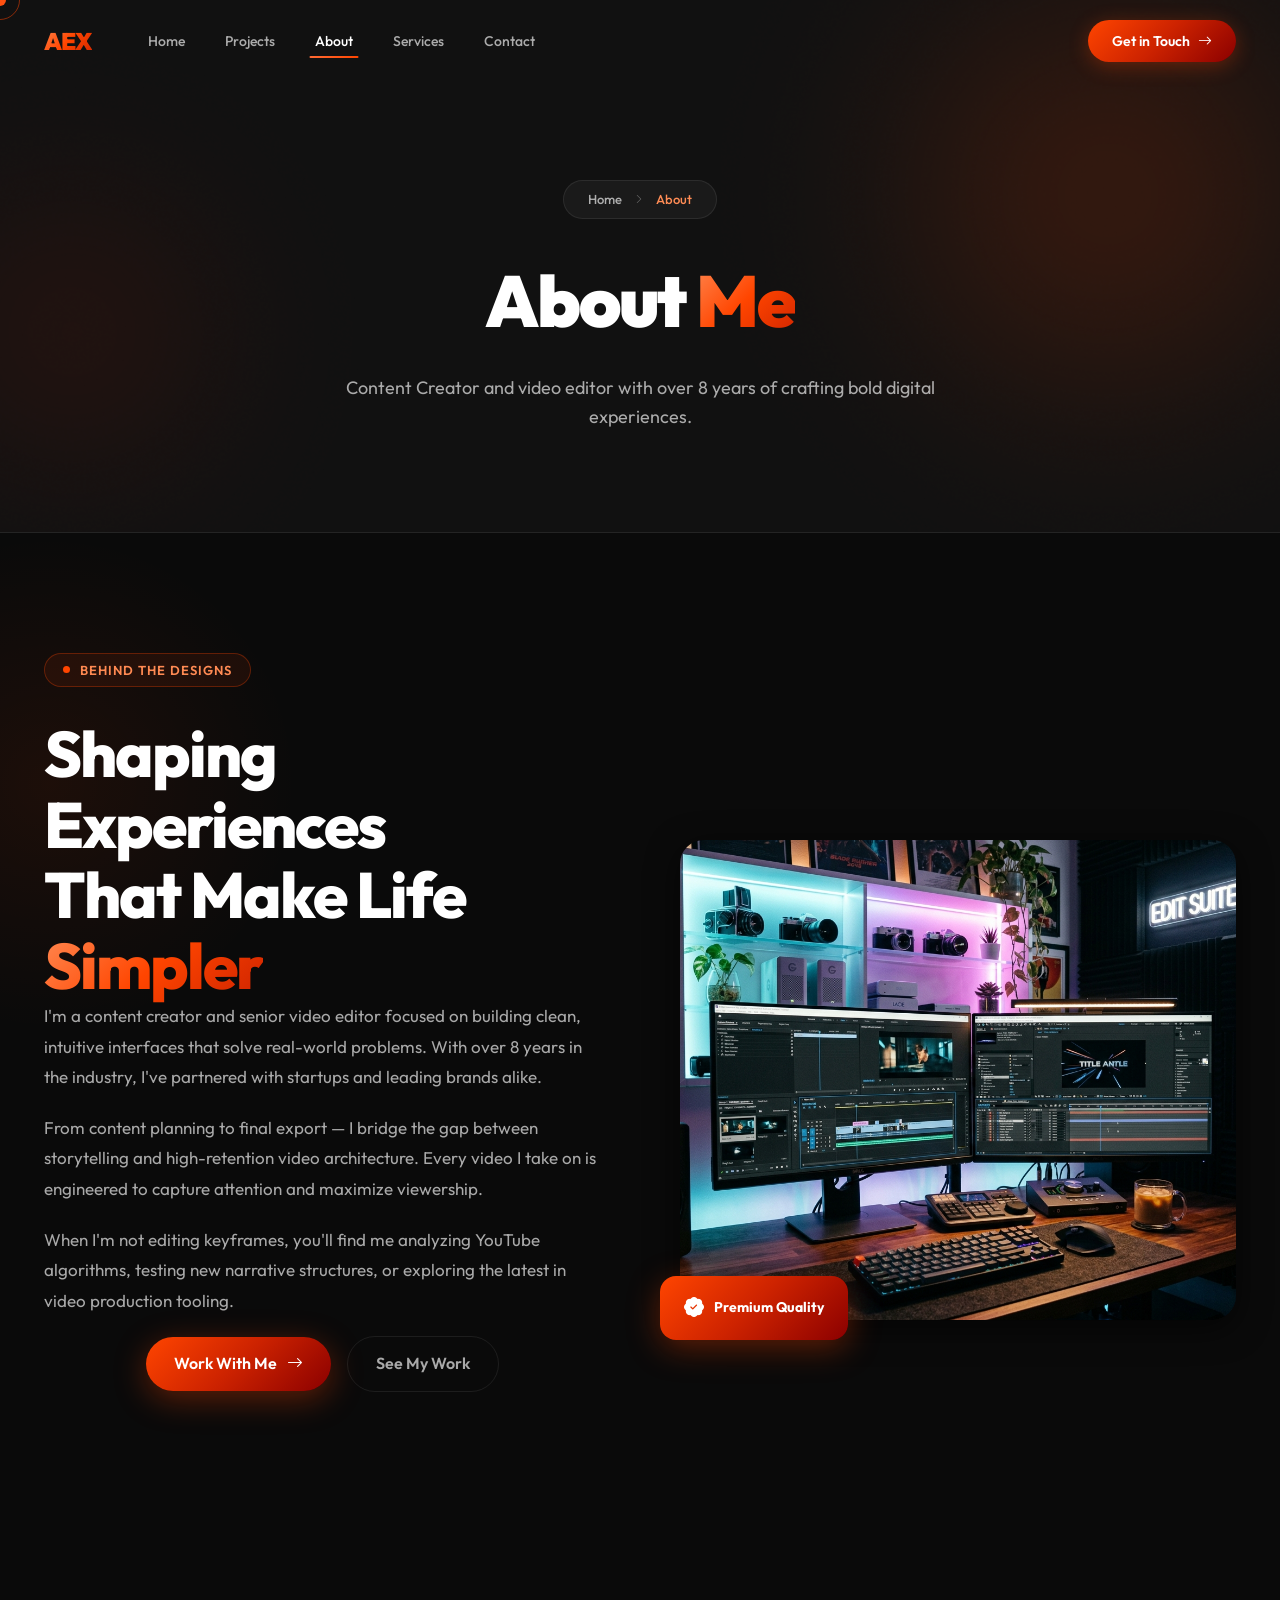
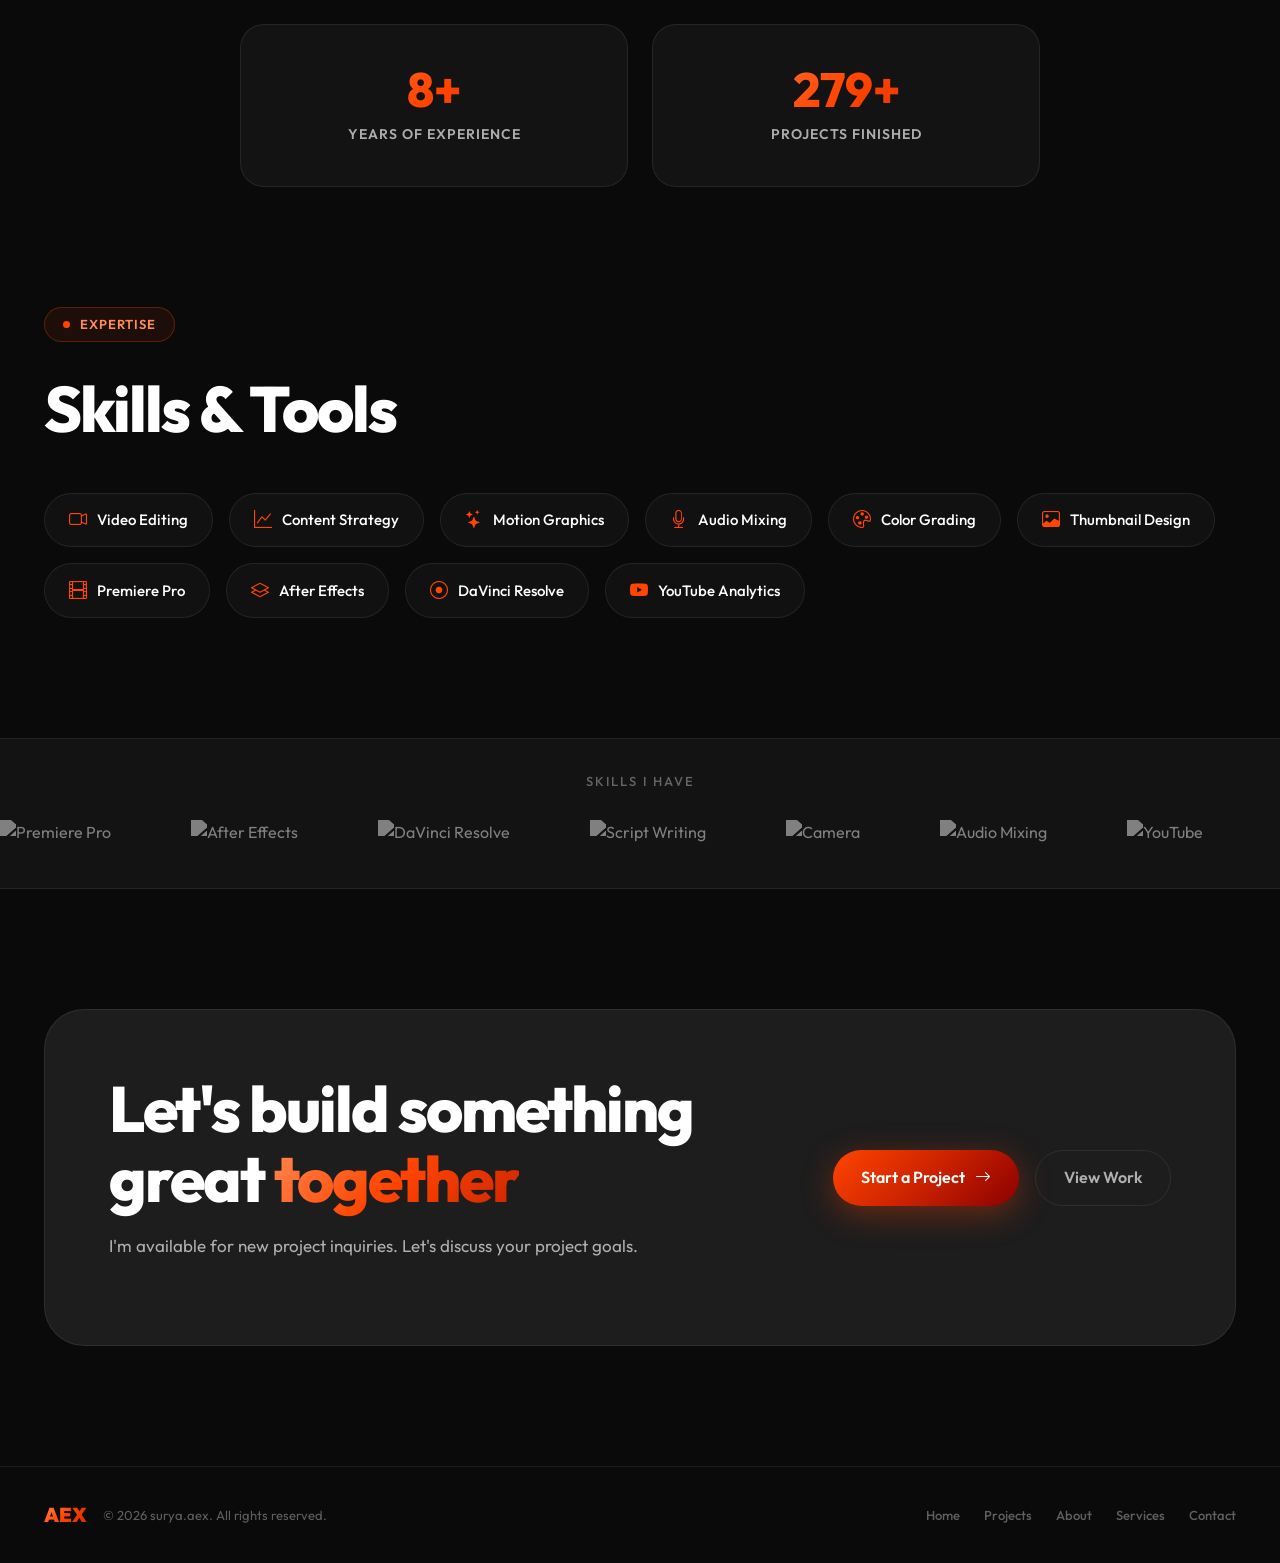
==== commit 0cdc60b3: "apr 29" ====
--- a/about.html
+++ b/about.html
@@ -3,8 +3,8 @@
 <head>
   <meta charset="utf-8">
   <meta name="viewport" content="width=device-width, initial-scale=1">
-  <meta name="description" content="About Surya Prakash — Content Creator & Video Editor with 8+ years of experience shaping brand identities and digital experiences.">
-  <title>About — Surya Prakash | Content Creator</title>
+  <meta name="description" content="About surya.aex — Content Creator & Video Editor with 8+ years of experience shaping brand identities and digital experiences.">
+  <title>About — surya.aex | Content Creator</title>
   <link rel="preconnect" href="https://fonts.googleapis.com">
   <link rel="preconnect" href="https://fonts.gstatic.com" crossorigin>
   <link href="https://fonts.googleapis.com/css2?family=Outfit:wght@300;400;500;600;700;800;900&family=Inter:wght@300;400;500;600&display=swap" rel="stylesheet">
@@ -17,7 +17,7 @@
   <div class="preloader" id="preloader">
     <div class="preloader-inner">
       <div class="preloader-ring"></div>
-      <span class="preloader-logo">SP</span>
+      <span class="preloader-logo">AEX</span>
     </div>
   </div>
 
@@ -28,7 +28,7 @@
   <!-- NAVBAR -->
   <nav class="navbar" id="navbar">
     <div class="nav-container">
-      <a href="index.html" class="nav-logo"><span class="logo-text">SP</span></a>
+      <a href="index.html" class="nav-logo"><span class="logo-text">AEX</span></a>
       <ul class="nav-links" id="navLinks">
         <li><a href="index.html"    class="nav-link" data-page="home">Home</a></li>
         <li><a href="projects.html" class="nav-link" data-page="projects">Projects</a></li>
@@ -93,7 +93,7 @@
 
           <div class="about-right" data-animate="slide-right">
             <div class="about-image-wrap">
-              <img src="images/after-effects-editing.png" alt="Video editing in After Effects" class="about-img">
+              <img src="images/workspace.png" alt="Modern Video Editing Workspace" class="about-img">
               <div class="about-img-badge">
                 <i class="bi-patch-check-fill"></i>
                 <span>Premium Quality</span>
@@ -188,8 +188,8 @@
   <footer class="site-footer">
     <div class="footer-container">
       <div class="footer-left">
-        <span class="footer-logo">SP</span>
-        <p>© 2026 Surya Prakash. All rights reserved.</p>
+        <span class="footer-logo">AEX</span>
+        <p>© 2026 surya.aex. All rights reserved.</p>
       </div>
       <div class="footer-right">
         <a href="index.html"    class="footer-link">Home</a>
--- a/css/portfolio-revamp.css
+++ b/css/portfolio-revamp.css
@@ -590,16 +590,17 @@
 }
 
 .hero-inner {
-  display: grid;
-  grid-template-columns: 1fr 1fr;
-  gap: 80px;
-  align-items: center;
+  display: flex;
+  flex-direction: column;
+  align-items: center;
+  text-align: center;
   margin-bottom: 80px;
 }
 
 .hero-greeting {
   display: flex;
   align-items: center;
+  justify-content: center;
   gap: 16px;
   margin-bottom: 28px;
 }
@@ -645,14 +646,17 @@
   font-size: 18px;
   font-weight: 400;
   color: var(--text-secondary);
-  max-width: 440px;
+  max-width: 600px;
   margin-bottom: 40px;
   line-height: 1.7;
+  margin-left: auto;
+  margin-right: auto;
 }
 
 .hero-actions {
   display: flex;
   align-items: center;
+  justify-content: center;
   gap: 16px;
   margin-bottom: 48px;
   flex-wrap: wrap;
@@ -661,6 +665,7 @@
 .hero-stats {
   display: flex;
   align-items: center;
+  justify-content: center;
   gap: 24px;
 }
 
@@ -694,86 +699,11 @@
   background: var(--border-glass);
 }
 
-.hero-visual {
-  position: relative;
-  display: flex;
-  align-items: center;
+
+
+.hero-tags {
+  display: flex;
   justify-content: center;
-}
-
-.hero-image-glow {
-  position: absolute;
-  width: 80%;
-  height: 80%;
-  background: radial-gradient(circle, rgba(255,69,0,0.3) 0%, transparent 70%);
-  filter: blur(40px);
-  z-index: 0;
-}
-
-.hero-image-container {
-  position: relative;
-  z-index: 1;
-  width: 100%;
-  max-width: 480px;
-}
-
-.hero-image {
-  width: 100%;
-  height: auto;
-  display: block;
-  filter: drop-shadow(0 20px 60px rgba(255,69,0,0.3));
-  animation: hero-float 6s ease-in-out infinite;
-}
-
-@keyframes hero-float {
-  0%, 100% { transform: translateY(0px); }
-  50% { transform: translateY(-20px); }
-}
-
-.float-card {
-  position: absolute;
-  background: rgba(255,255,255,0.07);
-  backdrop-filter: var(--blur-glass);
-  -webkit-backdrop-filter: var(--blur-glass);
-  border: 1px solid rgba(255,255,255,0.12);
-  border-radius: var(--radius-md);
-  padding: 14px 20px;
-  display: flex;
-  align-items: center;
-  gap: 12px;
-  z-index: 2;
-  box-shadow: var(--shadow-dark);
-  animation: float-card 4s ease-in-out infinite;
-}
-
-.float-card-1 { bottom: 15%; left: -10%; animation-delay: -1s; }
-.float-card-2 { top: 15%; right: -10%; animation-delay: -2.5s; }
-
-@keyframes float-card {
-  0%, 100% { transform: translateY(0); }
-  50% { transform: translateY(-10px); }
-}
-
-.float-card-icon {
-  font-size: 24px;
-  color: var(--orange-primary);
-}
-
-.float-card strong {
-  display: block;
-  font-size: 14px;
-  font-weight: 700;
-  color: var(--text-primary);
-  line-height: 1.2;
-}
-
-.float-card span {
-  font-size: 12px;
-  color: var(--text-muted);
-}
-
-.hero-tags {
-  display: flex;
   gap: 16px;
   flex-wrap: wrap;
 }
